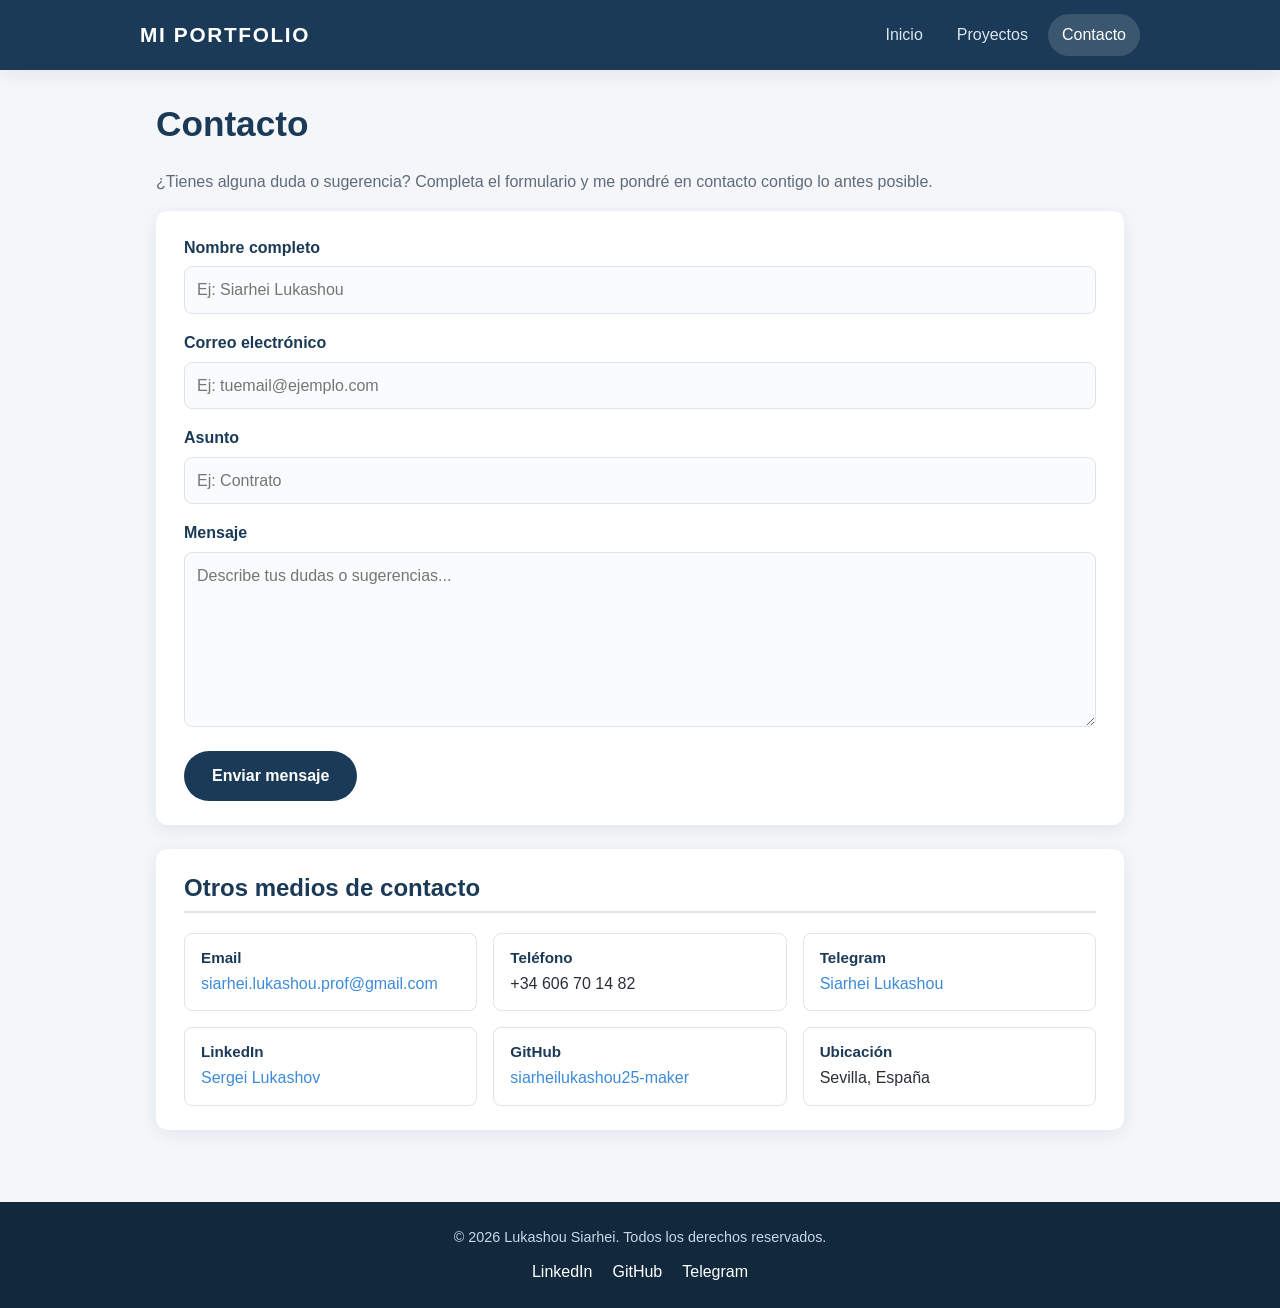
==== contacto.html @ cf864ee7 "Portfolio added" ====
<!DOCTYPE html>
<html lang="es">
<head>
    <meta charset="UTF-8">
    <meta name="viewport" content="width=device-width, initial-scale=1.0">
    <meta name="description" content="Formulario de contacto - Ponte en contacto conmigo">
    <title>Contacto - Portfolio</title>
    <link rel="stylesheet" href="css/styles.css">
</head>
<body>
    <header>
        <h1>Mi Portfolio</h1>
        <nav>
            <ul>
                <li><a href="index.html">Inicio</a></li>
                <li><a href="proyectos.html">Proyectos</a></li>
                <li><a href="contacto.html" aria-current="page">Contacto</a></li>
            </ul>
        </nav>
    </header>

    <main>
        <h1>Contacto</h1>
        <p>¿Tienes alguna duda o sugerencia? Completa el formulario y me pondré en contacto contigo lo antes posible.</p>

        <form id="contact-form" action="https://formsubmit.co/siarhei.lukashou.prof@gmail.com" method="POST">
            <input type="hidden" name="_subject" value="Nuevo mensaje desde el portfolio">
            <input type="hidden" name="_template" value="table">
            <input type="hidden" name="_captcha" value="false">
            <input type="text" name="_honey" class="honeypot" tabindex="-1" autocomplete="off" aria-hidden="true">
            <div>
                <label for="nombre">Nombre completo</label>
                <input type="text" id="nombre" name="nombre" placeholder="Ej: Siarhei Lukashou" required>
            </div>

            <div>
                <label for="email">Correo electrónico</label>
                <input type="email" id="email" name="email" placeholder="Ej: tuemail@ejemplo.com" required>
            </div>

            <div>
                <label for="asunto">Asunto</label>
                <input type="text" id="asunto" name="asunto" placeholder="Ej: Contrato" required>
            </div>

            <div>
                <label for="mensaje">Mensaje</label>
                <textarea id="mensaje" name="mensaje" placeholder="Describe tus dudas o sugerencias..." rows="6" required></textarea>
            </div>

            <button type="submit">Enviar mensaje</button>
        </form>

        <section>
            <h2>Otros medios de contacto</h2>
            <div class="contact-grid">
                <div>
                    <h3>Email</h3>
                    <p><a href="mailto:siarhei.lukashou.prof@gmail.com">siarhei.lukashou.prof@gmail.com</a></p>
                </div>
                <div>
                    <h3>Teléfono</h3>
                    <p>+34 606 70 14 82</p>
                </div>
                <div>
                    <h3>Telegram</h3>
                    <p><a href="https://t.me/endi_kayfman">Siarhei Lukashou</a></p>
                </div>
                <div>
                    <h3>LinkedIn</h3>
                    <p><a href="https://www.linkedin.com/in/sergei-lukashov/">Sergei Lukashov</a></p>
                </div>
                <div>
                    <h3>GitHub</h3>
                    <p><a href="https://github.com/siarheilukashou25-maker">siarheilukashou25-maker</a></p>
                </div>
                <div>
                    <h3>Ubicación</h3>
                    <p>Sevilla, España</p>
                </div>
            </div>
        </section>
    </main>

    <footer>
        <p>&copy; 2026 Lukashou Siarhei. Todos los derechos reservados.</p>
        <div>
            <ol>
                <li><a href="https://www.linkedin.com/in/sergei-lukashov/">LinkedIn</a></li>
                <li><a href="https://github.com/siarheilukashou25-maker">GitHub</a></li>
                <li><a href="https://t.me/endi_kayfman">Telegram</a></li>
            </ol>
        </div>
    </footer>
</body>
</html>
---- css/styles.css ----
/* ===== Variables ===== */
:root {
    --color-primary: #1b3a57;
    --color-primary-dark: #12283d;
    --color-accent: #3d8bd9;
    --color-bg: #f4f6f9;
    --color-surface: #ffffff;
    --color-text: #2a2f36;
    --color-muted: #5f6b7a;
    --color-border: #dfe4ea;
    --radius: 12px;
    --shadow: 0 4px 18px rgba(18, 40, 61, 0.08);
    --max-width: 1000px;
}

/* ===== Base ===== */
*,
*::before,
*::after {
    box-sizing: border-box;
}

body {
    margin: 0;
    font-family: "Segoe UI", Roboto, "Helvetica Neue", Arial, sans-serif;
    font-size: 16px;
    line-height: 1.6;
    color: var(--color-text);
    background: var(--color-bg);
}

img {
    max-width: 100%;
    height: auto;
    display: block;
}

a {
    color: var(--color-accent);
    text-decoration: none;
}

a:hover {
    text-decoration: underline;
}

h1, h2, h3 {
    line-height: 1.25;
    color: var(--color-primary);
}

/* ===== Header / navegación ===== */
body > header {
    position: sticky;
    top: 0;
    z-index: 10;
    display: flex;
    flex-wrap: wrap;
    align-items: center;
    justify-content: space-between;
    gap: 12px;
    padding: 14px max(16px, calc((100% - var(--max-width)) / 2));
    background: var(--color-primary);
    box-shadow: var(--shadow);
}

body > header h1 {
    margin: 0;
    font-size: 1.3rem;
    letter-spacing: 0.08em;
    text-transform: uppercase;
    color: #fff;
}

nav ul {
    display: flex;
    gap: 6px;
    margin: 0;
    padding: 0;
    list-style: none;
}

nav a {
    display: block;
    padding: 8px 14px;
    border-radius: 999px;
    color: #dbe6f1;
    font-weight: 500;
    transition: background 0.2s, color 0.2s;
}

nav a:hover,
nav a[aria-current="page"] {
    background: rgba(255, 255, 255, 0.14);
    color: #fff;
    text-decoration: none;
}

/* ===== Main ===== */
main {
    max-width: var(--max-width);
    margin: 0 auto;
    padding: 32px 16px 48px;
}

main > h1 {
    margin-top: 0;
    font-size: 2.2rem;
}

main > p {
    color: var(--color-muted);
}

section,
article {
    margin-bottom: 24px;
    padding: 24px 28px;
    background: var(--color-surface);
    border-radius: var(--radius);
    box-shadow: var(--shadow);
}

section h2,
article h2 {
    margin-top: 0;
    padding-bottom: 8px;
    border-bottom: 2px solid var(--color-border);
}

section section,
section article {
    padding: 0;
    margin-bottom: 16px;
    box-shadow: none;
    background: none;
}

/* ===== Hero (Inicio) ===== */
.hero {
    display: flex;
    align-items: center;
    gap: 32px;
    padding: 32px;
    color: #fff;
    background: linear-gradient(135deg, var(--color-primary), var(--color-primary-dark));
}

.hero figure {
    flex-shrink: 0;
    margin: 0;
    text-align: center;
}

.hero img {
    width: 200px;
    height: 200px;
    object-fit: cover;
    object-position: center 25%;
    border-radius: 50%;
    border: 5px solid rgba(255, 255, 255, 0.85);
}

.hero figcaption {
    position: absolute;
    width: 1px;
    height: 1px;
    overflow: hidden;
    clip: rect(0 0 0 0);
}

.hero h1 {
    margin: 0 0 4px;
    font-size: 2.4rem;
    color: #fff;
}

.hero p {
    margin: 0 0 6px;
    color: #c9d7e6;
}

.hero .role {
    font-size: 1.15rem;
    font-weight: 500;
    color: #fff;
}

/* ===== Listas ===== */
.tags {
    display: flex;
    flex-wrap: wrap;
    gap: 8px;
    padding: 0;
    list-style: none;
}

.tags li {
    padding: 6px 14px;
    border-radius: 999px;
    background: #e8f0f9;
    color: var(--color-primary);
    font-size: 0.92rem;
    font-weight: 500;
}

/* ===== Timeline (experiencia / formación) ===== */
.timeline {
    margin: 0;
    padding: 0 0 0 20px;
    list-style: none;
    border-left: 2px solid var(--color-border);
}

.timeline > li {
    position: relative;
    padding: 0 0 20px 16px;
}

.timeline > li::before {
    content: "";
    position: absolute;
    left: -28px;
    top: 6px;
    width: 12px;
    height: 12px;
    border-radius: 50%;
    background: var(--color-accent);
    border: 2px solid var(--color-surface);
}

.timeline h3 {
    margin: 0;
    font-size: 1.05rem;
}

.timeline .meta {
    margin: 2px 0 6px;
    font-size: 0.9rem;
    color: var(--color-muted);
}

.timeline ul {
    margin: 6px 0 0;
    padding-left: 18px;
}

/* ===== Proyectos ===== */
article header {
    margin-bottom: 8px;
}

article figure {
    margin: 16px 0 0;
}

article figure img {
    border-radius: 8px;
    border: 1px solid var(--color-border);
}

.game iframe {
    display: block;
    width: min(100%, 360px);
    aspect-ratio: 412 / 846;
    margin: 0 auto;
    border: 1px solid var(--color-border);
    border-radius: 8px;
    background: #000;
}

figcaption {
    margin-top: 6px;
    font-size: 0.88rem;
    color: var(--color-muted);
    text-align: center;
}

/* ===== Formulario ===== */
form {
    display: grid;
    gap: 16px;
    margin-bottom: 24px;
    padding: 24px 28px;
    background: var(--color-surface);
    border-radius: var(--radius);
    box-shadow: var(--shadow);
}

label {
    display: block;
    margin-bottom: 6px;
    font-weight: 600;
    color: var(--color-primary);
}

input,
textarea {
    width: 100%;
    padding: 10px 12px;
    font: inherit;
    color: var(--color-text);
    border: 1px solid var(--color-border);
    border-radius: 8px;
    background: #fafbfc;
    transition: border-color 0.2s, box-shadow 0.2s;
}

input:focus,
textarea:focus {
    outline: none;
    border-color: var(--color-accent);
    box-shadow: 0 0 0 3px rgba(61, 139, 217, 0.2);
}

button {
    justify-self: start;
    padding: 12px 28px;
    font: inherit;
    font-weight: 600;
    color: #fff;
    background: var(--color-primary);
    border: none;
    border-radius: 999px;
    cursor: pointer;
    transition: background 0.2s;
}

button:hover {
    background: var(--color-accent);
}

.contact-grid {
    display: grid;
    grid-template-columns: repeat(auto-fit, minmax(min(100%, 290px), 1fr));
    gap: 16px;
}

.contact-grid > div {
    padding: 14px 16px;
    border: 1px solid var(--color-border);
    border-radius: 8px;
}

.contact-grid h3 {
    margin: 0 0 4px;
    font-size: 0.95rem;
}

.contact-grid p {
    margin: 0;
    white-space: nowrap;
    overflow-wrap: normal;
}

.honeypot {
    display: none;
}

/* ===== Footer ===== */
footer {
    padding: 24px 16px;
    text-align: center;
    color: #c9d7e6;
    background: var(--color-primary-dark);
}

footer p {
    margin: 0 0 10px;
    font-size: 0.9rem;
}

footer ol {
    display: flex;
    justify-content: center;
    flex-wrap: wrap;
    gap: 20px;
    margin: 0;
    padding: 0;
    list-style: none;
}

footer a {
    color: #fff;
    font-weight: 500;
}

/* ===== Responsive ===== */
@media (max-width: 640px) {
    body > header {
        justify-content: center;
    }

    .hero {
        flex-direction: column;
        text-align: center;
        padding: 24px 16px;
    }

    .hero img {
        width: 160px;
        height: 160px;
        margin: 0 auto;
    }

    .hero h1 {
        font-size: 1.9rem;
    }

    section,
    article,
    form {
        padding: 20px 16px;
    }
}

/* ===== Repositorios ===== */
.repo-grid {
    display: grid;
    grid-template-columns: repeat(auto-fill, minmax(260px, 1fr));
    gap: 16px;
    margin-top: 16px;
}

.repo-grid > div {
    padding: 16px;
    border: 1px solid var(--color-border);
    border-radius: 8px;
    transition: border-color 0.2s, box-shadow 0.2s;
}

.repo-grid > div:hover {
    border-color: var(--color-accent);
    box-shadow: var(--shadow);
}

.repo-grid h3 {
    margin: 0 0 6px;
    font-size: 1rem;
}

.repo-grid p {
    margin: 0 0 8px;
    font-size: 0.92rem;
}

.repo-grid .stack {
    margin: 0;
    font-size: 0.82rem;
    font-weight: 600;
    color: var(--color-muted);
}

/* ===== Galería de juegos ===== */
.games-grid {
    display: grid;
    grid-template-columns: repeat(auto-fill, minmax(220px, 1fr));
    gap: 16px;
    margin-top: 16px;
}

.games-grid figure {
    margin: 0;
    overflow: hidden;
    background: var(--color-surface);
    border: 1px solid var(--color-border);
    border-radius: 8px;
    transition: border-color 0.2s, box-shadow 0.2s;
}

.games-grid figure:hover {
    border-color: var(--color-accent);
    box-shadow: var(--shadow);
}

.games-grid img {
    width: 100%;
    aspect-ratio: 16 / 10;
    object-fit: cover;
    border: none;
    border-radius: 0;
}

.games-grid figcaption {
    margin: 0;
    padding: 10px 12px;
    font-size: 1rem;
    font-weight: 600;
    color: var(--color-primary);
    text-align: left;
}

.games-grid figure {
    cursor: zoom-in;
}

.games-grid figure:focus-visible {
    outline: 3px solid var(--color-accent);
    outline-offset: 2px;
}

/* ===== Lightbox ===== */
.lightbox {
    position: fixed;
    inset: 0;
    z-index: 100;
    display: flex;
    align-items: center;
    justify-content: center;
    padding: 16px;
    background: rgba(10, 20, 32, 0.85);
    cursor: zoom-out;
    opacity: 0;
    transition: opacity 0.25s ease;
}

.lightbox[hidden] {
    display: none;
}

.lightbox:focus {
    outline: none;
}

.lightbox figure {
    margin: 0;
    transform: scale(0.85);
    transition: transform 0.25s ease;
}

.lightbox img {
    width: min(90vw, 82vh * var(--ratio, 1.7));
    height: auto;
    max-height: 82vh;
    object-fit: contain;
    border-radius: 8px;
    box-shadow: 0 10px 40px rgba(0, 0, 0, 0.5);
}

.lightbox figcaption {
    margin-top: 12px;
    font-size: 1.1rem;
    font-weight: 600;
    color: #fff;
}

.lightbox.is-open {
    opacity: 1;
}

.lightbox.is-open figure {
    transform: scale(1);
}

body.no-scroll {
    overflow: hidden;
}

@media (prefers-reduced-motion: reduce) {
    .lightbox,
    .lightbox figure {
        transition: none;
    }
}
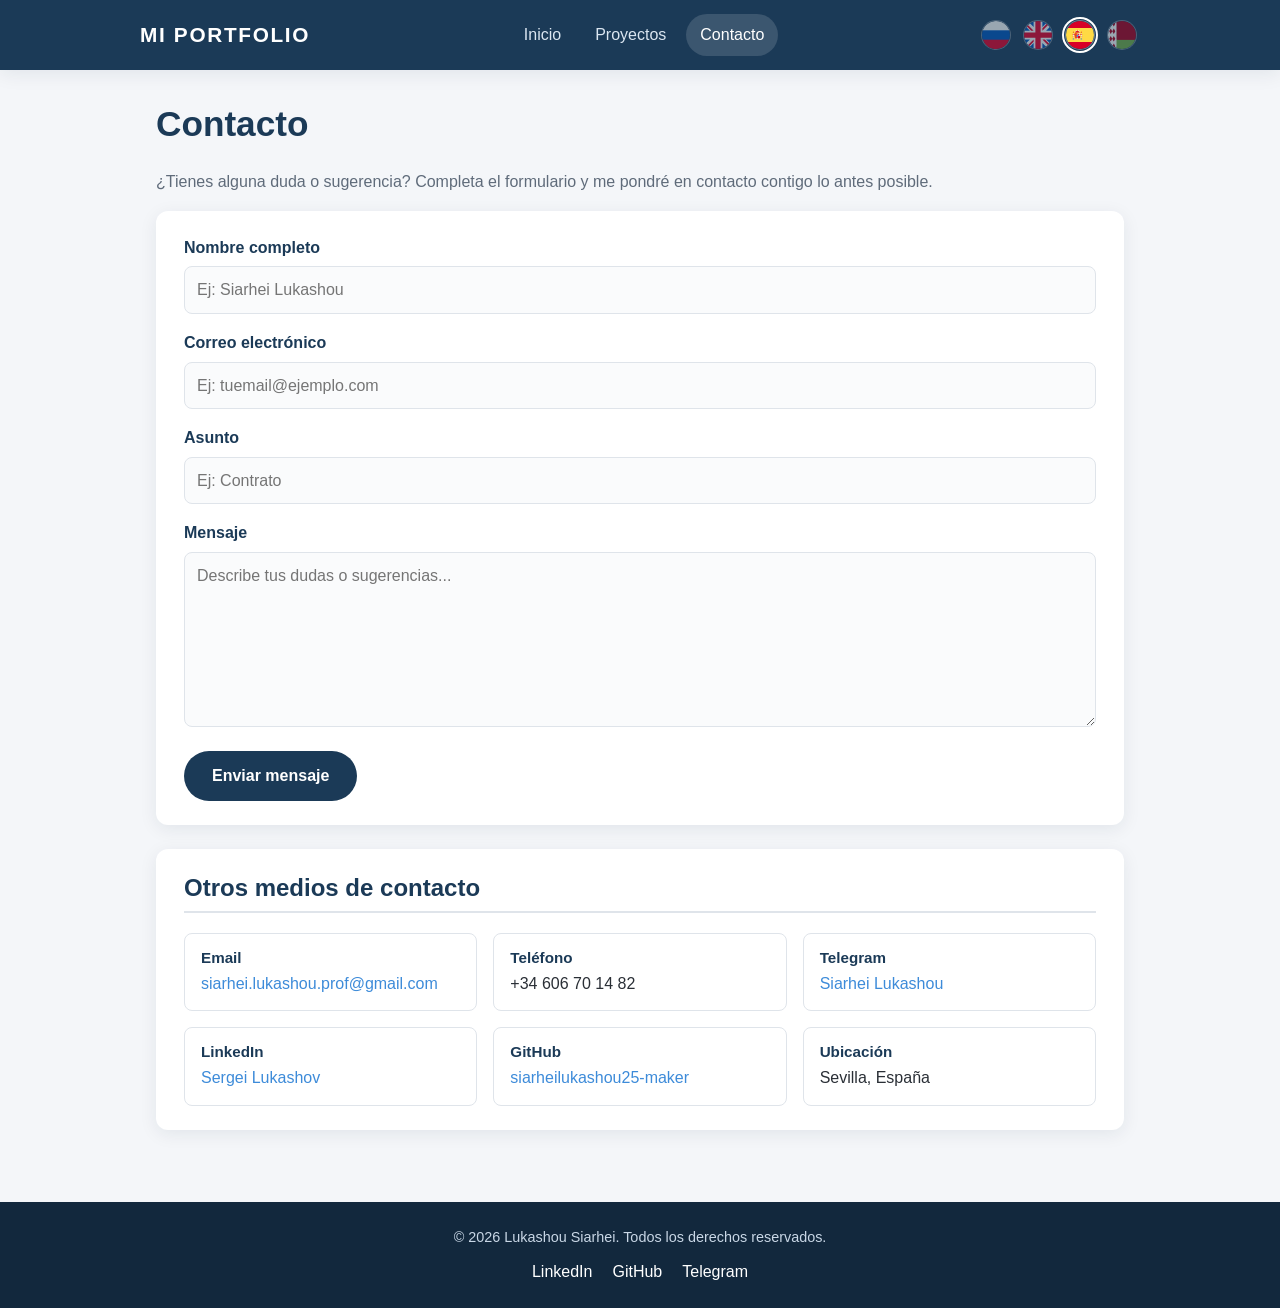
==== commit aa6e2e85: "Added localization" ====
--- a/contacto.html
+++ b/contacto.html
@@ -3,25 +3,58 @@
 <head>
     <meta charset="UTF-8">
     <meta name="viewport" content="width=device-width, initial-scale=1.0">
-    <meta name="description" content="Formulario de contacto - Ponte en contacto conmigo">
-    <title>Contacto - Portfolio</title>
+    <meta name="description" content="Contacta con Siarhei Lukashou, desarrollador Unity y de aplicaciones multiplataforma en Sevilla: formulario, email, teléfono, LinkedIn, GitHub y Telegram." data-i18n-attr="content:contact.meta">
+    <meta name="author" content="Siarhei Lukashou">
+    <title data-i18n="contact.title">Contacto - Portfolio</title>
     <link rel="stylesheet" href="css/styles.css">
+    <script>
+        // Oculta la página hasta aplicar el idioma guardado (evita ver el español un instante)
+        try {
+            var savedLang = localStorage.getItem("lang");
+            if (savedLang && savedLang !== "es") {
+                document.documentElement.classList.add("i18n-pending");
+                // Por si js/i18n.js no se carga: la página no se queda oculta
+                setTimeout(function () {
+                    document.documentElement.classList.remove("i18n-pending");
+                }, 1500);
+            }
+        } catch (e) {}
+    </script>
+    <link rel="canonical" href="https://lukashou.pages.dev/contacto">
+    <meta property="og:type" content="website">
+    <meta property="og:site_name" content="Portfolio de Siarhei Lukashou">
+    <meta property="og:locale" content="es_ES">
+    <meta property="og:title" content="Contacto - Siarhei Lukashou">
+    <meta property="og:description" content="Contacta con Siarhei Lukashou, desarrollador Unity y de aplicaciones multiplataforma en Sevilla: formulario, email, teléfono, LinkedIn, GitHub y Telegram." data-i18n-attr="content:contact.meta">
+    <meta property="og:url" content="https://lukashou.pages.dev/contacto">
+    <meta property="og:image" content="https://lukashou.pages.dev/images/og-image-v2.jpg">
+    <meta property="og:image:width" content="1200">
+    <meta property="og:image:height" content="627">
+    <meta property="og:image:alt" content="Siarhei Lukashou - Unity Developer y desarrollo de aplicaciones multiplataforma">
+    <meta name="twitter:card" content="summary_large_image">
+    <meta name="twitter:image" content="https://lukashou.pages.dev/images/og-image-v2.jpg">
 </head>
 <body>
     <header>
-        <h1>Mi Portfolio</h1>
+        <h1 data-i18n="site.title">Mi Portfolio</h1>
         <nav>
             <ul>
-                <li><a href="index.html">Inicio</a></li>
-                <li><a href="proyectos.html">Proyectos</a></li>
-                <li><a href="contacto.html" aria-current="page">Contacto</a></li>
+                <li><a href="index.html" data-i18n="nav.home">Inicio</a></li>
+                <li><a href="proyectos.html" data-i18n="nav.projects">Proyectos</a></li>
+                <li><a href="contacto.html" aria-current="page" data-i18n="nav.contact">Contacto</a></li>
             </ul>
         </nav>
+        <div class="lang-switch" role="group" aria-label="Idioma" data-i18n-attr="aria-label:lang.label">
+            <button type="button" data-lang="ru" lang="ru" aria-label="Русский" title="Русский" aria-pressed="false"><img src="images/flags/ru.svg" alt="" width="28" height="28"></button>
+            <button type="button" data-lang="en" lang="en" aria-label="English" title="English" aria-pressed="false"><img src="images/flags/gb.svg" alt="" width="28" height="28"></button>
+            <button type="button" data-lang="es" lang="es" aria-label="Español" title="Español" aria-pressed="true"><img src="images/flags/es.svg" alt="" width="28" height="28"></button>
+            <button type="button" data-lang="be" lang="be" aria-label="Беларуская" title="Беларуская" aria-pressed="false"><img src="images/flags/by.svg" alt="" width="28" height="28"></button>
+        </div>
     </header>
 
     <main>
-        <h1>Contacto</h1>
-        <p>¿Tienes alguna duda o sugerencia? Completa el formulario y me pondré en contacto contigo lo antes posible.</p>
+        <h1 data-i18n="nav.contact">Contacto</h1>
+        <p data-i18n="contact.intro">¿Tienes alguna duda o sugerencia? Completa el formulario y me pondré en contacto contigo lo antes posible.</p>
 
         <form id="contact-form" action="https://formsubmit.co/siarhei.lukashou.prof@gmail.com" method="POST">
             <input type="hidden" name="_subject" value="Nuevo mensaje desde el portfolio">
@@ -29,37 +62,37 @@
             <input type="hidden" name="_captcha" value="false">
             <input type="text" name="_honey" class="honeypot" tabindex="-1" autocomplete="off" aria-hidden="true">
             <div>
-                <label for="nombre">Nombre completo</label>
-                <input type="text" id="nombre" name="nombre" placeholder="Ej: Siarhei Lukashou" required>
+                <label for="nombre" data-i18n="contact.name">Nombre completo</label>
+                <input type="text" id="nombre" name="nombre" placeholder="Ej: Siarhei Lukashou" required data-i18n-attr="placeholder:contact.namePh">
             </div>
 
             <div>
-                <label for="email">Correo electrónico</label>
-                <input type="email" id="email" name="email" placeholder="Ej: tuemail@ejemplo.com" required>
+                <label for="email" data-i18n="contact.email">Correo electrónico</label>
+                <input type="email" id="email" name="email" placeholder="Ej: tuemail@ejemplo.com" required data-i18n-attr="placeholder:contact.emailPh">
             </div>
 
             <div>
-                <label for="asunto">Asunto</label>
-                <input type="text" id="asunto" name="asunto" placeholder="Ej: Contrato" required>
+                <label for="asunto" data-i18n="contact.subject">Asunto</label>
+                <input type="text" id="asunto" name="asunto" placeholder="Ej: Contrato" required data-i18n-attr="placeholder:contact.subjectPh">
             </div>
 
             <div>
-                <label for="mensaje">Mensaje</label>
-                <textarea id="mensaje" name="mensaje" placeholder="Describe tus dudas o sugerencias..." rows="6" required></textarea>
+                <label for="mensaje" data-i18n="contact.message">Mensaje</label>
+                <textarea id="mensaje" name="mensaje" placeholder="Describe tus dudas o sugerencias..." rows="6" required data-i18n-attr="placeholder:contact.messagePh"></textarea>
             </div>
 
-            <button type="submit">Enviar mensaje</button>
+            <button type="submit" data-i18n="contact.send">Enviar mensaje</button>
         </form>
 
         <section>
-            <h2>Otros medios de contacto</h2>
+            <h2 data-i18n="contact.other">Otros medios de contacto</h2>
             <div class="contact-grid">
                 <div>
                     <h3>Email</h3>
                     <p><a href="mailto:siarhei.lukashou.prof@gmail.com">siarhei.lukashou.prof@gmail.com</a></p>
                 </div>
                 <div>
-                    <h3>Teléfono</h3>
+                    <h3 data-i18n="contact.phone">Teléfono</h3>
                     <p>+34 606 70 14 82</p>
                 </div>
                 <div>
@@ -75,15 +108,15 @@
                     <p><a href="https://github.com/siarheilukashou25-maker">siarheilukashou25-maker</a></p>
                 </div>
                 <div>
-                    <h3>Ubicación</h3>
-                    <p>Sevilla, España</p>
+                    <h3 data-i18n="contact.location">Ubicación</h3>
+                    <p data-i18n="common.location">Sevilla, España</p>
                 </div>
             </div>
         </section>
     </main>
 
     <footer>
-        <p>&copy; 2026 Lukashou Siarhei. Todos los derechos reservados.</p>
+        <p data-i18n="footer.rights">&copy; 2026 Lukashou Siarhei. Todos los derechos reservados.</p>
         <div>
             <ol>
                 <li><a href="https://www.linkedin.com/in/sergei-lukashov/">LinkedIn</a></li>
@@ -92,5 +125,6 @@
             </ol>
         </div>
     </footer>
+    <script src="js/i18n.js" defer></script>
 </body>
 </html>
--- a/css/styles.css
+++ b/css/styles.css
@@ -562,3 +562,48 @@
         transition: none;
     }
 }
+
+/* ===== Selector de idioma ===== */
+.lang-switch {
+    display: flex;
+    gap: 6px;
+}
+
+.lang-switch button {
+    display: flex;
+    padding: 2px;
+    background: none;
+    border: 2px solid transparent;
+    border-radius: 50%;
+    cursor: pointer;
+    opacity: 0.6;
+    transition: opacity 0.2s, border-color 0.2s, transform 0.2s;
+}
+
+.lang-switch button:hover {
+    background: none;
+    opacity: 1;
+    transform: scale(1.08);
+}
+
+.lang-switch button:focus-visible {
+    outline: 2px solid #fff;
+    outline-offset: 2px;
+}
+
+.lang-switch button[aria-pressed="true"] {
+    border-color: #fff;
+    opacity: 1;
+}
+
+.lang-switch img {
+    width: 28px;
+    height: 28px;
+    border-radius: 50%;
+    box-shadow: 0 0 0 1px rgba(255, 255, 255, 0.35);
+}
+
+/* Mientras se aplica un idioma guardado distinto del español */
+.i18n-pending body {
+    visibility: hidden;
+}
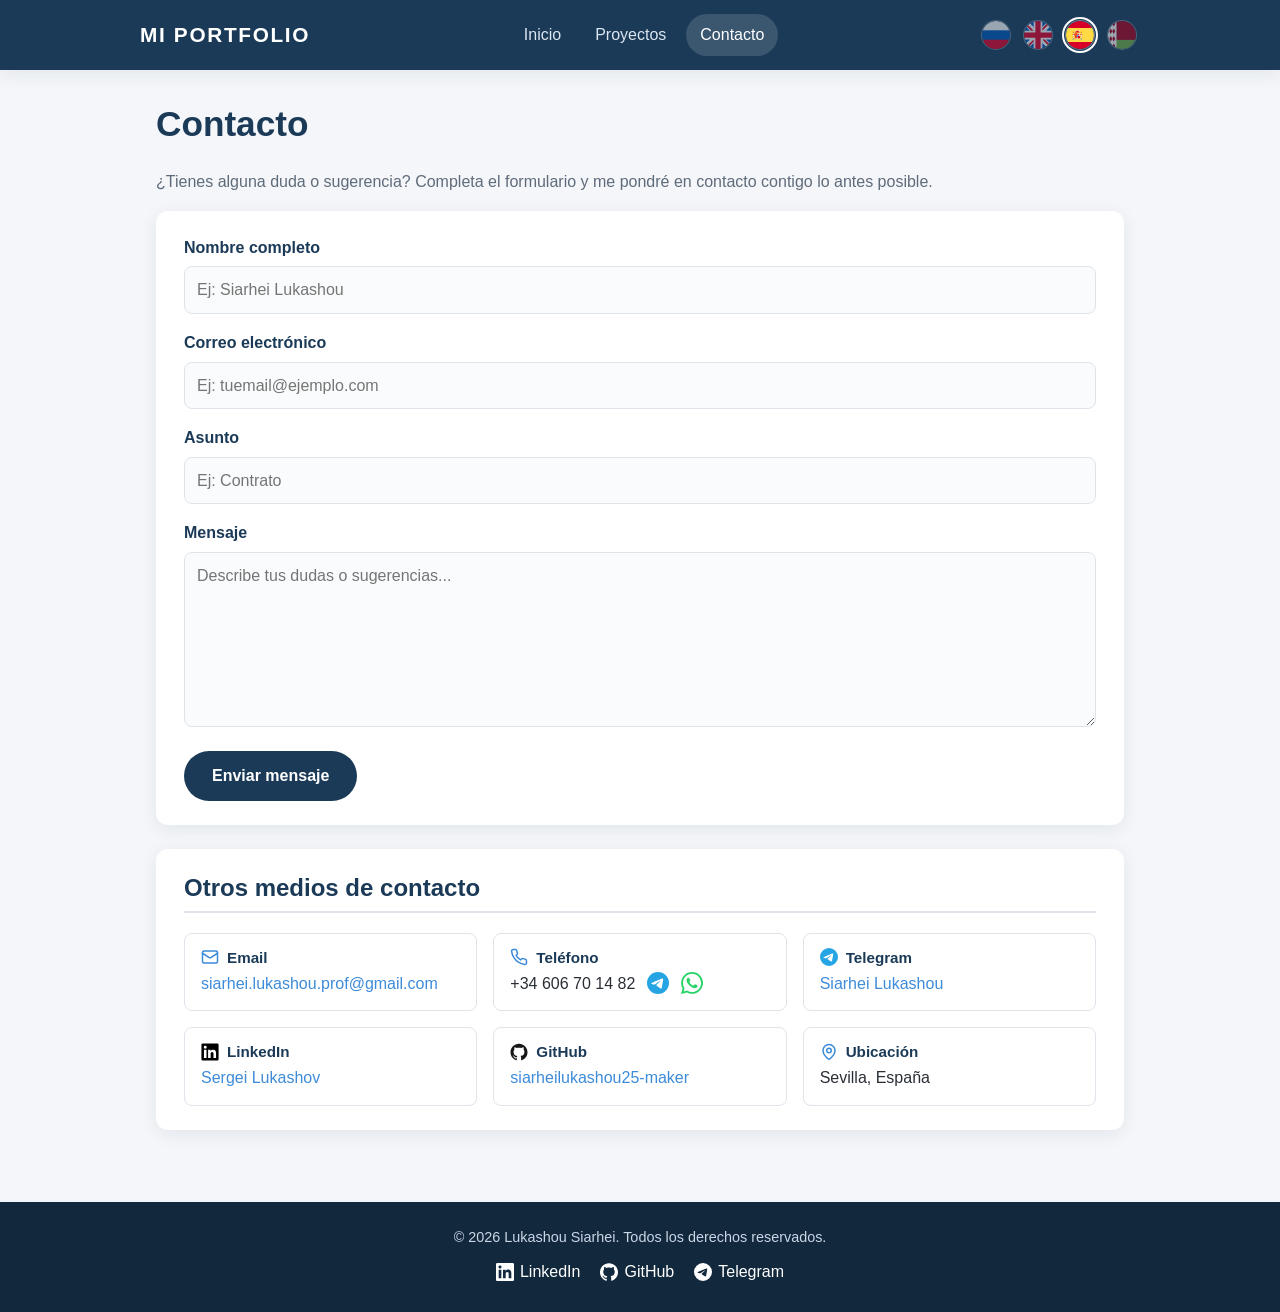
==== commit bf81e5ce: "Polishing Added icons for sections, skills y etc" ====
--- a/contacto.html
+++ b/contacto.html
@@ -36,7 +36,7 @@
 </head>
 <body>
     <header>
-        <h1 data-i18n="site.title">Mi Portfolio</h1>
+        <h1><a href="index.html" data-i18n="site.title">Mi Portfolio</a></h1>
         <nav>
             <ul>
                 <li><a href="index.html" data-i18n="nav.home">Inicio</a></li>
@@ -88,27 +88,27 @@
             <h2 data-i18n="contact.other">Otros medios de contacto</h2>
             <div class="contact-grid">
                 <div>
-                    <h3>Email</h3>
+                    <h3><img class="icon" src="images/icons/mail.svg" alt="" width="18" height="18">Email</h3>
                     <p><a href="mailto:siarhei.lukashou.prof@gmail.com">siarhei.lukashou.prof@gmail.com</a></p>
                 </div>
                 <div>
-                    <h3 data-i18n="contact.phone">Teléfono</h3>
-                    <p>+34 606 70 14 82</p>
+                    <h3><img class="icon" src="images/icons/phone.svg" alt="" width="18" height="18"><span data-i18n="contact.phone">Teléfono</span></h3>
+                    <p class="phone-line"><a href="tel:+34606701482">+34 606 70 14 82</a><a class="icon-link" href="https://t.me/endi_kayfman" aria-label="Telegram" title="Telegram"><img class="icon" src="images/icons/telegram.svg" alt="" width="22" height="22"></a><a class="icon-link" href="https://wa.me/34606701482" aria-label="WhatsApp" title="WhatsApp"><img class="icon" src="images/icons/whatsapp.svg" alt="" width="22" height="22"></a></p>
                 </div>
                 <div>
-                    <h3>Telegram</h3>
+                    <h3><img class="icon" src="images/icons/telegram.svg" alt="" width="18" height="18">Telegram</h3>
                     <p><a href="https://t.me/endi_kayfman">Siarhei Lukashou</a></p>
                 </div>
                 <div>
-                    <h3>LinkedIn</h3>
+                    <h3><img class="icon" src="images/icons/linkedin.svg" alt="" width="18" height="18">LinkedIn</h3>
                     <p><a href="https://www.linkedin.com/in/sergei-lukashov/">Sergei Lukashov</a></p>
                 </div>
                 <div>
-                    <h3>GitHub</h3>
+                    <h3><img class="icon" src="images/icons/github.svg" alt="" width="18" height="18">GitHub</h3>
                     <p><a href="https://github.com/siarheilukashou25-maker">siarheilukashou25-maker</a></p>
                 </div>
                 <div>
-                    <h3 data-i18n="contact.location">Ubicación</h3>
+                    <h3><img class="icon" src="images/icons/map-pin.svg" alt="" width="18" height="18"><span data-i18n="contact.location">Ubicación</span></h3>
                     <p data-i18n="common.location">Sevilla, España</p>
                 </div>
             </div>
@@ -119,9 +119,9 @@
         <p data-i18n="footer.rights">&copy; 2026 Lukashou Siarhei. Todos los derechos reservados.</p>
         <div>
             <ol>
-                <li><a href="https://www.linkedin.com/in/sergei-lukashov/">LinkedIn</a></li>
-                <li><a href="https://github.com/siarheilukashou25-maker">GitHub</a></li>
-                <li><a href="https://t.me/endi_kayfman">Telegram</a></li>
+                <li><a href="https://www.linkedin.com/in/sergei-lukashov/"><img class="icon" src="images/icons/linkedin-white.svg" alt="" width="18" height="18">LinkedIn</a></li>
+                <li><a href="https://github.com/siarheilukashou25-maker"><img class="icon" src="images/icons/github-white.svg" alt="" width="18" height="18">GitHub</a></li>
+                <li><a href="https://t.me/endi_kayfman"><img class="icon" src="images/icons/telegram-white.svg" alt="" width="18" height="18">Telegram</a></li>
             </ol>
         </div>
     </footer>
--- a/css/styles.css
+++ b/css/styles.css
@@ -607,3 +607,144 @@
 .i18n-pending body {
     visibility: hidden;
 }
+
+/* ===== Pie de página siempre abajo (páginas cortas, como Contacto) ===== */
+body {
+    display: flex;
+    flex-direction: column;
+    min-height: 100vh;
+}
+
+main {
+    flex: 1 0 auto;
+    width: 100%;
+}
+
+/* ===== "Mi Portfolio" enlaza a la página de inicio ===== */
+body > header h1 a {
+    color: inherit;
+    text-decoration: none;
+}
+
+/* ===== Iconos ===== */
+.icon {
+    display: inline-block;
+    flex-shrink: 0;
+    width: 18px;
+    height: 18px;
+}
+
+.flag {
+    width: 20px;
+    height: 20px;
+    border-radius: 50%;
+    box-shadow: 0 0 0 1px var(--color-border);
+}
+
+section h2 {
+    display: flex;
+    align-items: center;
+    gap: 10px;
+}
+
+.h-icon {
+    width: 24px;
+    height: 24px;
+}
+
+.tags li {
+    display: inline-flex;
+    align-items: center;
+    gap: 8px;
+}
+
+.tags li .icon + .icon {
+    margin-left: -4px;
+}
+
+.hero .location {
+    display: flex;
+    align-items: center;
+    gap: 6px;
+}
+
+.hero .location .icon {
+    width: 16px;
+    height: 16px;
+}
+
+.timeline .meta {
+    display: flex;
+    align-items: center;
+    gap: 6px;
+}
+
+.timeline .meta .icon {
+    width: 14px;
+    height: 14px;
+}
+
+/* Logotipo de la empresa o del centro a la izquierda de cada entrada */
+.timeline > li.org {
+    display: grid;
+    grid-template-columns: 40px 1fr;
+    column-gap: 14px;
+}
+
+.timeline > li.org > * {
+    grid-column: 2;
+}
+
+.timeline > li.org > .org-logo {
+    grid-column: 1;
+    grid-row: 1 / span 2;
+    align-self: center;
+    width: 40px;
+    height: 40px;
+    border-radius: 10px;
+    border: 1px solid var(--color-border);
+    background: #fff;
+    object-fit: cover;
+}
+
+.contact-grid h3 {
+    display: flex;
+    align-items: center;
+    gap: 8px;
+}
+
+.phone-line {
+    display: flex;
+    align-items: center;
+    gap: 12px;
+}
+
+.phone-line a:first-child {
+    color: inherit;
+}
+
+.icon-link {
+    display: inline-flex;
+    transition: transform 0.2s;
+}
+
+.icon-link:hover {
+    transform: scale(1.12);
+}
+
+.icon-link .icon {
+    width: 22px;
+    height: 22px;
+}
+
+footer a {
+    display: inline-flex;
+    align-items: center;
+    gap: 6px;
+}
+
+@media (max-width: 640px) {
+    .hero .location {
+        justify-content: center;
+    }
+}
